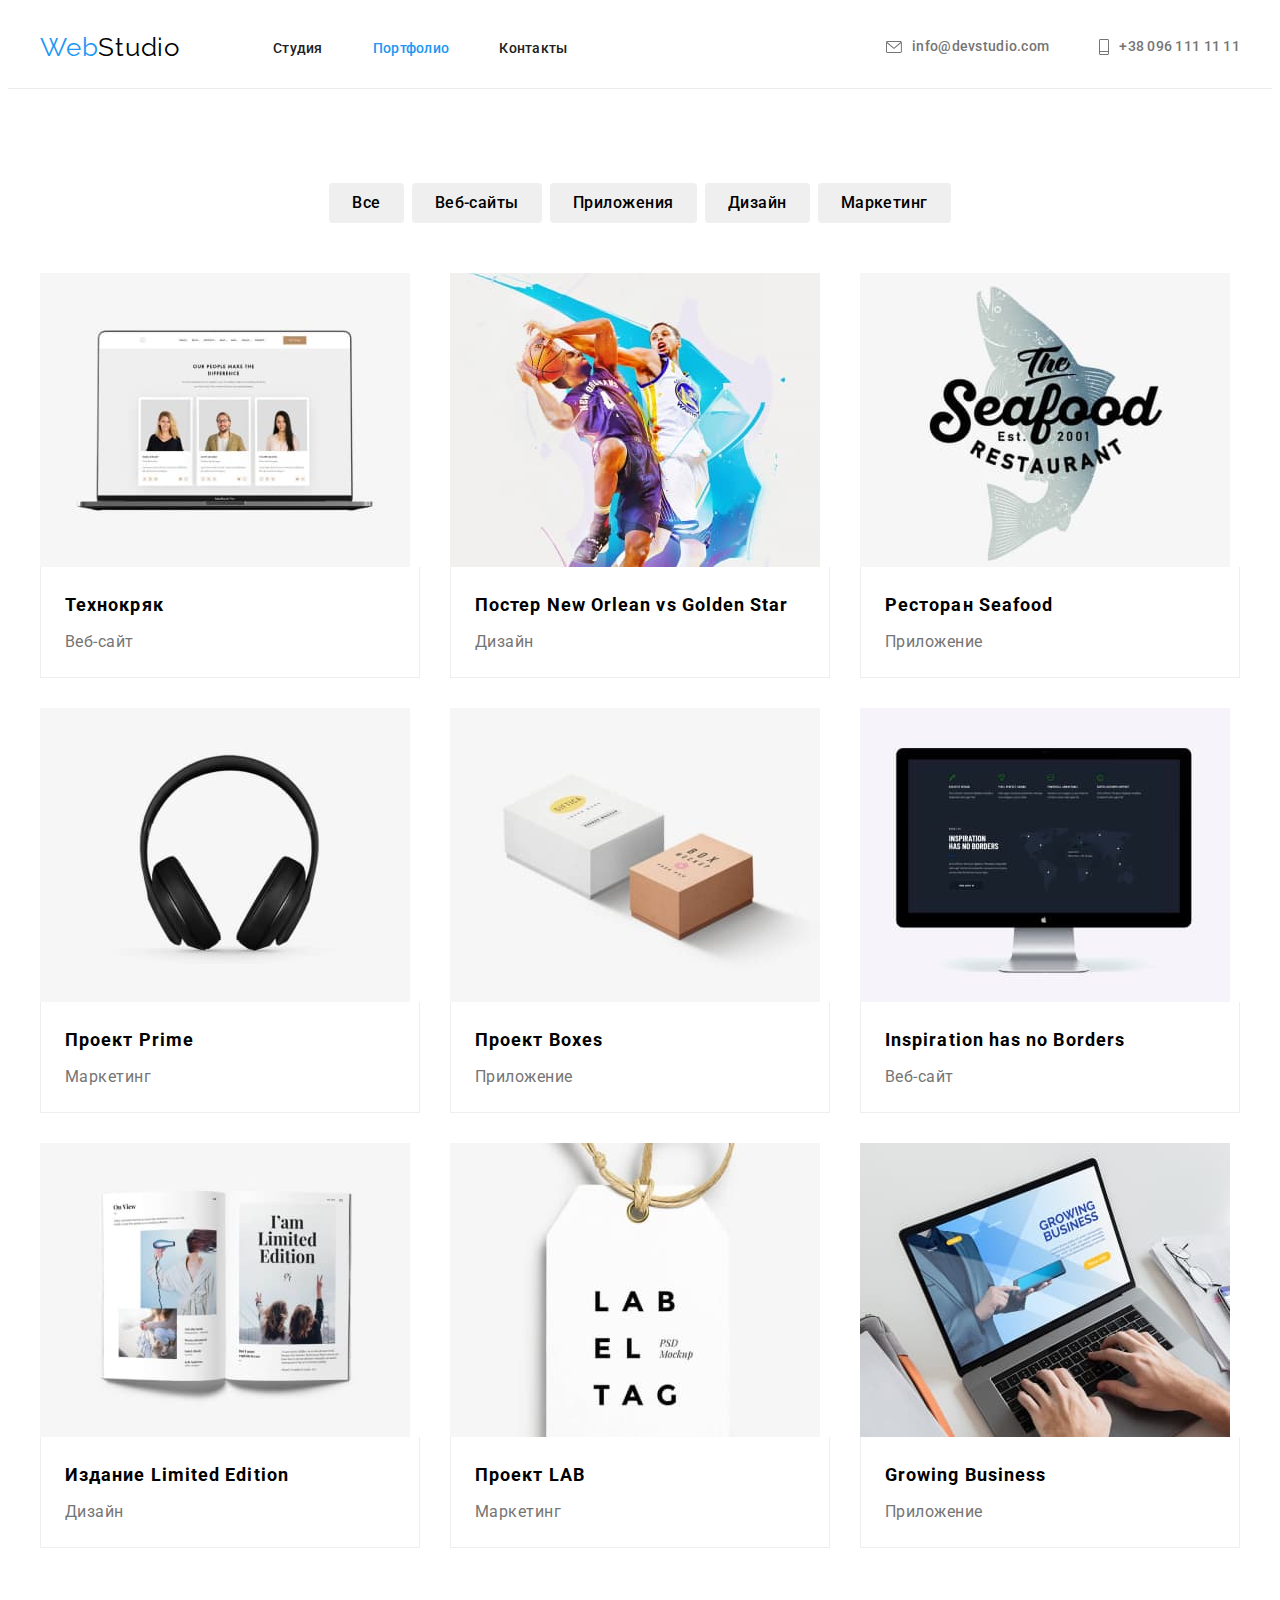
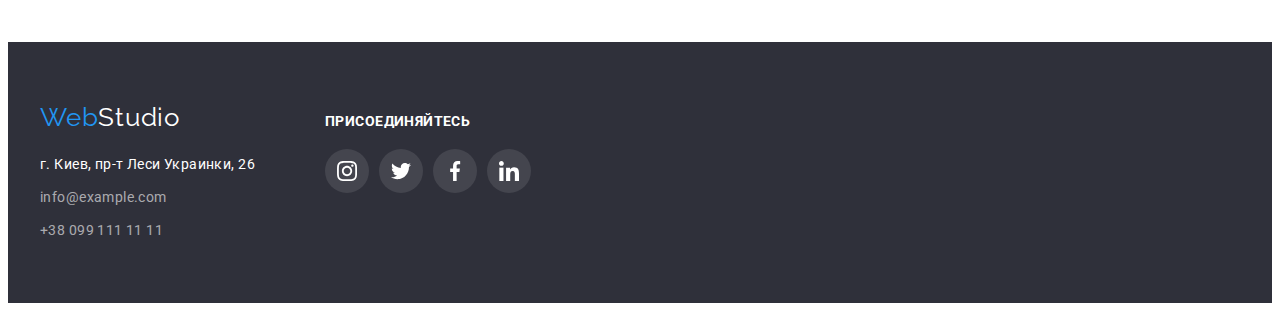
==== portfolio.html @ 14467473 "Добавляет все из прошлой работы" ====
<!DOCTYPE html>
<html lang="ru">

<head>
    <meta charset="UTF-8">
    <meta http-equiv="X-UA-Compatible" content="IE=edge">
    <meta name="viewport" content="width=device-width, initial-scale=1.0">
    <title>Портфолио</title>
    <link rel="preconnect" href="https://fonts.googleapis.com">
    <link rel="preconnect" href="https://fonts.gstatic.com" crossorigin>
    <link href="https://fonts.googleapis.com/css2?family=Raleway:wght@700&family=Roboto:wght@400;500;700;900&display=swap"
    rel="stylesheet">
    <link rel="stylesheet" href="https://cdnjs.cloudflare.com/ajax/libs/modern-normalize/1.1.0/modern-normalize.min.css"
        integrity="sha512-wpPYUAdjBVSE4KJnH1VR1HeZfpl1ub8YT/NKx4PuQ5NmX2tKuGu6U/JRp5y+Y8XG2tV+wKQpNHVUX03MfMFn9Q=="
        crossorigin="anonymous" referrerpolicy="no-referrer" />
    <link rel="stylesheet" href="./css/styles.css">
</head>
<body class="body">
    <!-- HEADER -->
<header class="page-header">
    <div class="container page-header-container">
    <nav class="navigation">
        <a class="logo link logo-header" href="/" lang="en">
                Web<span class="logo-dark">Studio</span></a>
        <ul class="menu">
            <li class="menu-item">
                <a class="menu-link link" href="">Студия</a>
            </li>
            <li class="menu-item">
                <a class="menu-link link current" href="">Портфолио</a>
            </li>
            <li class="menu-item">
                <a class="menu-link link" href="">Контакты</a>
            </li>
        </ul>
    </nav>
        <ul class="page-header-contacts list">
            <li>
                <a class="page-header-mail link" href="mailto:info@devstudio.com">
                    <svg class="header-contacts-icon" width="16px" height="12px">
                    <use href="./images/sprite.svg#icon-envelope"></use>
                    </svg>
                info@devstudio.com
                </a>
            </li>
            <li class="header-tel">
                <a class="page-header-tel link" href="tel:+380961111111">
                    <svg class="header-contacts-icon" width="10px" height="16px">
                    <use href="./images/sprite.svg#icon-smartphone"></use>
                    </svg>   
                +38 096 111 11 11
                </a>
            </li>
        </ul>
    </div>
</header>
<main>
    <!-- PORTFOLIO -->
    <section class="section">
        <div class="container">
        <h1 class="Invisible-title visually-hidden">Портфолио</h1>
        <ul class="project-btn-list">
            <li class="project-list-item"> <button class="project-modal-btn" type="button">Все</button></li>
            <li class="project-list-item"> <button class="project-modal-btn" type="button">Веб-сайты</button></li>
            <li class="project-list-item"> <button class="project-modal-btn" type="button">Приложения</button></li>
            <li class="project-list-item"> <button class="project-modal-btn" type="button">Дизайн</button></li>
            <li class="project-list-item"> <button class="project-modal-btn" type="button">Маркетинг</button></li>
        </ul>
        <ul class="project-cards-list">
            <li class="cards-list-item">
            <a href="" class="project-cards-link link">
                <img class="project-img" src="./images/portfolio/technocrack-web.jpg" alt="Ноутбук с веб-сайтом" width="370" height="290" >
            <div class="project-cards-content-wrapper">
                <h2 class="project-title">Технокряк</h2>
                <p class="project-text">Веб-сайт</p>
            </div>
            </a>
            </li>
            <li class="cards-list-item">
            <a href="" class="project-cards-link link">
                <img class="project-img" src="./images/portfolio/poster-new-orlean.jpg" alt="Постер" width="370" height="290" >
            <div class="project-cards-content-wrapper">
                <h2 class="project-title">Постер <span lang="en">New Orlean vs Golden Star</span></h2>
                <p class="project-text">Дизайн</p>
            </div>
            </a>
            </li>
            <li class="cards-list-item">
                <a href="" class="project-cards-link link">
                <img class="project-img" src="./images/portfolio/seafood.jpg" alt="Название ресторана" width="370" height="290" >
            <div class="project-cards-content-wrapper">
                <h2 class="project-title">Ресторан <span lang="en">Seafood</span></h2>
                <p class="project-text">Приложение</p>
            </div>
            </a>
            </li>
            <li class="cards-list-item">
                <a href="" class="project-cards-link link">
                <img class="project-img" src="./images/portfolio/project-prime.jpg" alt="Наушники" width="370" height="290" >
            <div class="project-cards-content-wrapper">
                <h2 class="project-title">Проект <span lang="en">Prime</span></h2>
                <p class="project-text">Маркетинг</p>
            </div>
            </a>
            </li>
            <li class="cards-list-item">
                <a href="" class="project-cards-link link">
                <img class="project-img" src="./images/portfolio/project-boxes.jpg" alt="Две коробки" width="370" height="290" >
            <div class="project-cards-content-wrapper">
                <h2 class="project-title">Проект <span lang="en">Boxes</span></h2>
                <p class="project-text">Приложение</p>
            </div>
            </a>
            </li>
            <li class="cards-list-item">
                <a href="" class="project-cards-link link">
                <img class="project-img" src="./images/portfolio/inspiration-web.jpg" alt="Монитор" width="370" height="290" >
            <div class="project-cards-content-wrapper">
                <h2 class="project-title" lang="en">Inspiration has no Borders</h2>
                <p class="project-text">Веб-сайт</p>
            </div>
            </a>
            </li>
            <li class="cards-list-item">
                <a href="" class="project-cards-link link">
                <img class="project-img" src="./images/portfolio/limited-edition.jpg" alt="Открытая книга" width="370" height="290" >
            <div class="project-cards-content-wrapper">
                <h2 class="project-title">Издание <span lang="en">Limited Edition</span></h2>
                <p class="project-text">Дизайн</p>
            </div>
            </a>
            </li>
            <li class="cards-list-item">
                <a href="" class="project-cards-link link">
                <img class="project-img" src="./images/portfolio/project-lab.jpg" alt="Бирка" width="370" height="290" >
            <div class="project-cards-content-wrapper">
                <h2 class="project-title">Проект <span lang="en">LAB</span></h2>
                <p class="project-text">Маркетинг</p>
            </div>
            </a>
            </li>
            <li class="cards-list-item">
                <a href="" class="project-cards-link link">
                <img class="project-img" src="./images/portfolio/growing-bisness-app.jpg" alt="Печатает на ноутбуке" width="370" height="290" >
            <div class="project-cards-content-wrapper">
                <h2 class="project-title" lang="en">Growing Business</h2>
                <p class="project-text">Приложение</p>
            </div>
            </a>
            </li>
        </ul>
    </div>
</section>
</main>
    <!-- FOOTER -->
<footer class="footer">
    <div class="container footer-container">
        <div class="left-side">
        <a class="logo link footer-logo " href="/" lang="en">Web<span class="logo-light">Studio</span></a>
            <!-- CONTACT INFORMATION -->
<address class="contact-info">
        <ul class="contact-list">
            <li class="contact-list-item"> 
                <a class="contact-list-link link map" href="https://goo.gl/maps/mqFkWckFCeggj8cy6" target="_blank" rel="noopener noreferrer">г. Киев,
                        пр-т
                        Леси Украинки, 26</a>
            </li>
            <li class="contact-list-item">
                <a  class="contact-list-link link connection" href="mailto:info@example.com">info@example.com</a>
            </li>
            <li class="contact-list-item">
                <a  class="contact-list-link link connection" href="tel:+380991111111">+38 099 111 11 11</a>
            </li>
        </ul>
</address>
        </div>
        <div class="right-side">
            <h2 class="footer-title">присоединяйтесь</h2>
        <ul class="footer-social-list">
            <li class="footer-social-list-item">
                <a href="" class="footer-social-list-link">
                <svg class="footer-social-list-icon" width="20px" height="20px">
                <use href="./images/sprite.svg#icon-instagram"></use>
                </svg>
                </a>
            </li>
            <li class="footer-social-list-item">
                <a href="" class="footer-social-list-link">
                <svg class="footer-social-list-icon" width="20px" height="20px">
                <use href="./images/sprite.svg#icon-twitter"></use>
                </svg>
                </a>
            </li>
            <li class="footer-social-list-item">
                <a href="" class="footer-social-list-link">
                <svg class="footer-social-list-icon" width="20px" height="20px">
                <use href="./images/sprite.svg#icon-facebook"></use>
                </svg>
                </a>
            </li>
            <li class="footer-social-list-item">
                <a href="" class="footer-social-list-link">
                <svg class="footer-social-list-icon" width="20px" height="20px">
                <use href="./images/sprite.svg#icon-linkedin"></use>
                </svg>
                </a>
            </li>
        </ul>
        </div>
</div>
</footer>
</body>

</html>
---- css/styles.css ----
:root{
    --primary-font-family:'Roboto', sans-serif;
    --secondary-font-family:'Raleway', sans-serif;
    --accent-color: #2196F3;
    --primary-text-color: #212121;
    --secondary-text-color: #757575;
    --background-modal-btn-color: #188CE8;
    --background-dark-color: #2F303A;
    --auxiliary-light-text-color: #FFFFFF;
    --auxiliary-dark-text-color: #000000;
    --social-icon-color:#AFB1B8;
}

/*======= COMPONENTS======= */
h1,h2,h3,p{
    margin-top: 0;
    margin-bottom: 0;
}

ul,ol{
    margin-top: 0;
    margin-bottom: 0;
    padding-left: 0;
    list-style: none;
}

img{
    display: block;
    max-width: 100%;
    height: auto;
}

.link{
    text-decoration: none;
}

.body{
    font-family: var(--primary-font-family);
    color:var(--primary-text-color);
}

.container{
    width: 1200px;
    margin-left: auto;
    margin-right: auto;
    padding-right: 15px;
    padding-left: 15px;
}

.section{
    padding-top: 94px;
    padding-bottom: 94px;
}

.section-title{
    font-weight: 500;
    margin-bottom: 10px;
}

.visually-hidden {
    position: absolute;
    width: 1px;
    height: 1px;
    margin: -1px;
    border: 0;
    padding: 0;
    white-space: nowrap;
    clip-path: inset(100%);
    clip: rect(0 0 0 0);
    overflow: hidden;
    }

/*======= /COMPONENTS======= */

/* =======HEADER======== */
.page-header{
    padding-top: 24px;
    padding-bottom: 25px;
    border-bottom: 1px solid #ECECEC;
}

.page-header-container{
    display: flex;
    align-items: center;
    justify-content: space-between;
}

.navigation{
    display: flex;
    align-items: center;
}

.menu{
    display: flex;
    }

.menu-item:not(:last-child){
    margin-right: 50px;
}

.header-tel{
    margin-left: 50px;
}

.logo{
    font-family:var(--secondary-font-family);
    font-size: 26px;
    line-height: 1.19;
    letter-spacing: 0.03em;
    color: var(--accent-color);
}
.logo-dark{
    color: var(--auxiliary-dark-text-color);
}

.logo-header{
    margin-right: 93px;
}
.menu-link{
    font-weight: 500;
    font-size: 14px;
    line-height: 1.14;
    letter-spacing: 0.02em;
    color: var(--primary-text-color);
}

.menu-link:hover,
.menu-link:focus{
    color: var(--accent-color);
}

.menu-link.current{
    color: var(--accent-color);
}

.page-header-contacts{
    display: flex;
    align-items: center;

    font-size: 14px;
    line-height: 1.14;
    letter-spacing: 0.02em;
    color: var(--secondary-text-color);
}

.page-header-mail:hover,
.page-header-mail:focus{
    color: var(--accent-color);
}

.page-header-tel:hover,
.page-header-tel:focus{
    color: var(--accent-color);
}
.page-header-mail,
.page-header-tel{
    font-weight: 500;

    color:var(--secondary-text-color);
    display:flex;
    align-items: center;

}

.header-contacts-icon{
    flex-shrink: 0;
    margin-right: 10px;
    fill:var(--secondary-text-color);
}

.page-header-mail:hover .header-contacts-icon,
.page-header-mail:focus .header-contacts-icon{
    fill: var(--accent-color);
}

.page-header-tel:hover .header-contacts-icon,
.page-header-tel:focus .header-contacts-icon{
    fill:var(--accent-color);
}
/* =======/HEADER======== */

/* ========HERO======== */
.hero{
    background-color:#C4C4C4;
    text-align: center;
    padding-top: 200px;
    padding-bottom: 200px;
    margin-left: auto;
    margin-right: auto;

    background-image: linear-gradient(rgba(47, 48, 58, 0.4), rgba(47, 48, 58, 0.4)),url(../images/hero/bg.jpg);
    background-size: cover;
    background-position:center;
    background-repeat: no-repeat;
    max-width: 1600px;
}

.hero-title{
    width: 696px;
    margin-left: auto;
    margin-right: auto;
    margin-bottom: 30px;

    font-size: 44px;
    line-height: 1.36;
    letter-spacing: 0.06em;
    text-transform: uppercase;
    color: var(--auxiliary-light-text-color);
}

.modal-btn{
    min-width: 200px;
    border: solid 1px transparent;
    border-radius: 4px;
    box-shadow: 0px 4px 4px rgba(0, 0, 0, 0.15);
    padding: 10px 32px;

    font-family: inherit;
    font-size: 16px;
    line-height: 1.88;
    letter-spacing: 0.06em;
    cursor: pointer;
    color: var(--auxiliary-light-text-color);
    background-color:var(--accent-color);
}

.modal-btn:hover,
.modal-btn:focus{
    color: var(--auxiliary-light-text-color);
    background-color: var(--background-modal-btn-color);
}
/* ========/HERO======== */

/* =======FEATURES======= */
.features-icon-container{
    display: flex;
    justify-content: center;
    align-items: center;
    width: 270px;
    height: 120px;
    margin-bottom: 30px;

    background: #F5F4FA;
    border-radius: 4px;
}

.features-icon{
    width: 70px;
    height: 70px;
}

.features-list-item-title{
    font-family: var(--primary-font-family);
    font-weight: 700;
    font-size: 14px;
    line-height: 1.14;
    letter-spacing: 0.03em;
    text-transform: uppercase;
}

.features-list-text{
    font-size: 14px;
    line-height: 1.71;
    letter-spacing: 0.03em;
    color: var(--secondary-text-color);
}

.features-list{
    display: flex;
    flex-wrap: wrap;
    margin: -15px;
}

.features-list-item{
    margin: 15px;
}

.features-list-item{
    flex-basis: calc((100% - 120px) / 4);
}

/* .features-list-item:not(:last-child){ */
    /* margin-right: 30px; */

/* =======/FEATURES======= */

/* ========ABOUT======== */
.about{
    padding-top: 0;
}

.about-list{
    display: flex;
    flex-direction: row;
}

.about-list-item{
    flex: basis calc((100% - 60px) / 3);
}

.about-list-item:not(:last-child){
    margin-right: 30px;
}

.title{
    text-align: center;
    margin-bottom: 50px;

    font-size: 36px;
    line-height: 1.17;
    letter-spacing: 0.03em;
     }
/* ========/ABOUT======== */

/*========OUR TEAM========*/
.employees-section{
    background: #F5F4FA;
}

.employees-list{
    display: flex;
    flex-wrap: wrap;
}

.employees-card{
    box-shadow: 0px 1px 3px rgba(0, 0, 0, 0.12), 0px 1px 1px rgba(0, 0, 0, 0.14), 0px 2px 1px rgba(0, 0, 0, 0.2);
    border-radius: 0px 0px 4px 4px;
}

.employees-card{
    flex-basis: calc((100% - 90px) / 4);
}

.employees-card:not(:last-child){
    margin-right: 30px;
}

/* ЕСЛИ ДОБАВЯТСЯ ЕЩЕ РАБОТНИКИ
.employees-card:not(:nth-child(4n)){
    margin-right: 30px;}
 
.employees-card:not(:nth-last-child(- n + 4)){
    margin-bottom: 30px ;
 } */

.employees-name{
    font-size: 16px;
    line-height: 1.19;
    letter-spacing: 0.03em;
    }

.employees-position{
    margin-bottom: 16px;

    font-family: var(--primary-font-family);
    font-weight: 400;
    font-size: 16px;
    line-height: 1.19;
    letter-spacing: 0.03em;
    color: var(--secondary-text-color);
}
.employees-card{
    background-color: var(--auxiliary-light-text-color);
}

.employees-cards-content-wrapper{
    text-align: center;
    padding-top: 30px;
    padding-bottom: 30px;;
}

.social-list{
    display: flex;
    justify-content: center;
}

.social-list-item:not(:last-child){
    margin-right: 10px;
}

.social-list-link{
    display: flex;
    justify-content: center;
    align-items: center;
    width: 44px;
    height: 44px;
    border-radius: 50%;
    background-color: var(--auxiliary-light-text-color);
}

.social-list-link:hover,
.social-list-link:focus{
    background-color:var(--accent-color);
}

.social-list-icon{
    fill:var(--social-icon-color);
}

.social-list-link:hover .social-list-icon,
.social-list-link:focus .social-list-icon {
    fill: var(--auxiliary-light-text-color);
}

/*========/OUR TEAM========*/

/* =======PERMANENT CLIENTS=======*/
.client-list{
    display: flex;
    justify-content: center;
}

.client-list-item{
    width: 170px;
    height:92px;
}

.client-list-link{
    display:flex;
    justify-content: center;
    align-items: center;

    width:100%;
    height: 100%;
    border: solid 1px var(--social-icon-color);
    border-radius: 5px;
    color: var(--social-icon-color);
}

.client-list-item:not(:last-child){
    margin-right: 30px;
}
   
.client-list-icon{
    fill:currentColor;
}

.client-list-link:hover,
.client-list-link:focus{
    border-color: var(--accent-color);
    color: var(--accent-color);
}

/* =======/PERMANENT CLIENTS=======*/

    /* =======FOOTER======= */
.footer-container{
    display: flex;
    align-items: baseline;
}

.footer{
    padding-top: 60px;
    padding-bottom: 60px;
    background-color: var(--background-dark-color);
}

.logo-light {
    color: var(--auxiliary-light-text-color);
}

.footer-logo{
    display: inline-block;
    margin-bottom: 20px;
}

.left-side {
    margin-right: 70px;
}

.contact-list{
    font-style: normal;
    font-size: 14px;
    line-height: 1.71;
    letter-spacing: 0.03em;
}
.contact-list-link:hover,
.contact-list-link:focus{
    color: var(--accent-color);
}
.map{
    color: var(--auxiliary-light-text-color);
}
.connection{
    color: rgba(255, 255,255, 0.6);
}

.contact-list-item:not(:last-child){
    margin-bottom: 9px;
}

.footer-title{
    font-size: 14px;
    line-height: 16px;
    letter-spacing: 0.03em;
    text-transform: uppercase;
    margin-bottom: 20px;
    
    color: #FFFFFF;
}

.footer-social-list{
    display: flex;
    justify-content: center;
}

.footer-social-list-item:not(:last-child){
    margin-right: 10px;
}

.footer-social-list-link{
    display: flex;
    justify-content: center;
    align-items: center;
    width: 44px;
    height: 44px;
    border-radius: 50%;
    background-color: rgba(255, 255, 255, 0.1);
}

.footer-social-list-link:hover,
.footer-social-list-link:focus{
    background-color:var(--accent-color);
}

.footer-social-list-icon{
    fill:var(--auxiliary-light-text-color)
}
/* =======/FOOTER======= */

/* =========PORTFOLIO========*/
.project-btn-list{
    display: flex;
    justify-content: center;
    margin-bottom: 50px;
}

.project-list-item:not(:last-child){
    margin-right: 8px;
}

.project-modal-btn{
    border: solid 1px transparent;
    border-radius: 4px;
    padding: 6px 22px;

    font-family: inherit;
    font-size: 16px;
    font-weight: 500;
    line-height: 1.62;
    letter-spacing: 0.03em;
    cursor: pointer;
    color: var(--auxiliary-dark-text-color);
    }

.project-modal-btn:hover,
.project-modal-btn:focus{
    color: var(--auxiliary-light-text-color); 
    background-color: var(--accent-color);
    box-shadow: 0px 3px 1px rgba(0, 0, 0, 0.1), 0px 1px 2px rgba(0, 0, 0, 0.08), 0px 2px 2px rgba(0, 0, 0, 0.12);
    border-radius: 4px;
}

.project-cards-list{
    display: flex;
    flex-wrap: wrap;
}

.cards-list-item{
    flex-basis: calc((100% - 60px) / 3);
}

.cards-list-item:not(:nth-child(3n)){
    margin-right: 30px;
}

.cards-list-item:not(:nth-last-child(-n + 3)){
    margin-bottom: 30px;
}

.project-cards-content-wrapper{
    padding: 20px 24px;
    border: 1px solid #EEEEEE;
    border-top: none;

    background-color: var(--auxiliary-light-text-color);
}

.project-cards-link{
    display: block;
    background: var(--auxiliary-light-text-color);
}

.project-cards-link:hover,
.project-cards-link:focus{
    border: 1px solid #EEEEEE;
    box-shadow: 0px 1px 1px rgba(0, 0, 0, 0.12), 0px 4px 4px rgba(0, 0, 0, 0.06), 1px 4px 6px rgba(0, 0, 0, 0.16);
}

.project-title{
    margin-bottom: 4px;

    font-size: 18px;
    line-height: 36px;
    letter-spacing: 0.06em;
    color: var(--auxiliary-dark-text-color);
    }

.project-text{
    font-size: 16px;
    line-height: 30px;
    letter-spacing: 0.03em;
    color: var(--secondary-text-color)
}
/* =========/PORTFOLIO========*/
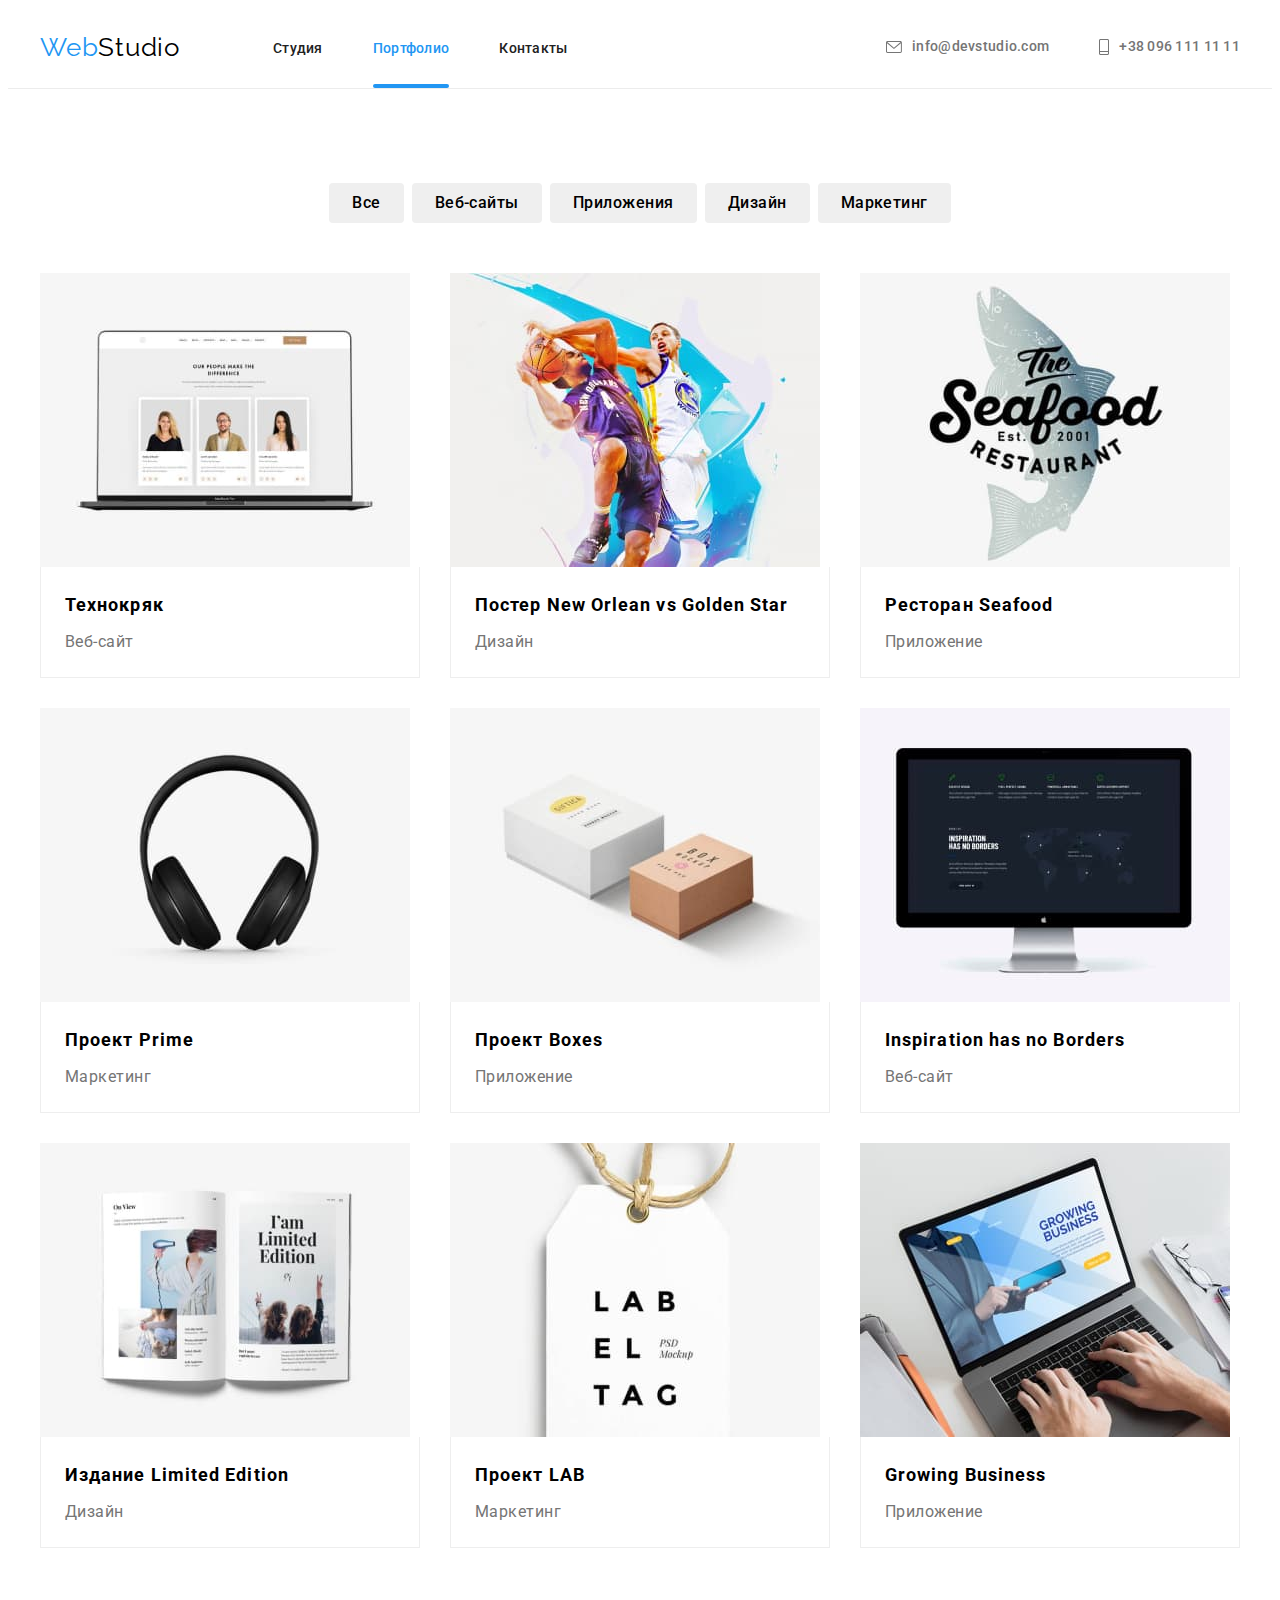
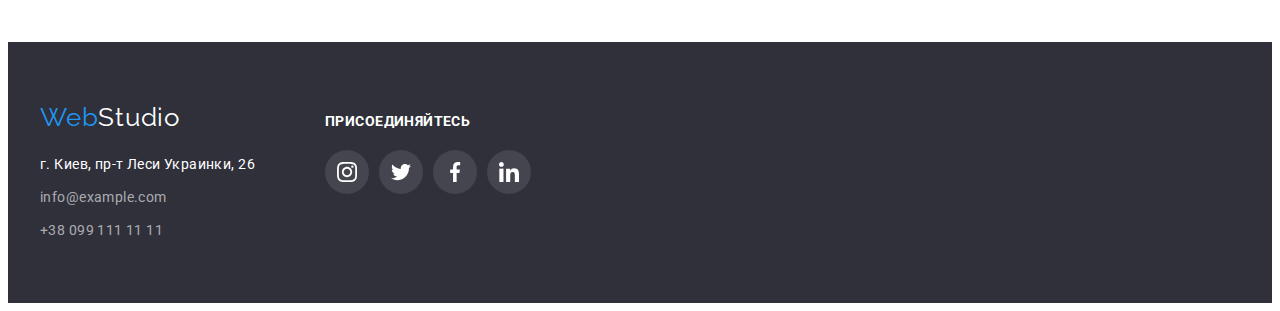
==== commit 621b9b5d: "Добавляет анимацию и скрипт для модалки" ====
--- a/portfolio.html
+++ b/portfolio.html
@@ -24,10 +24,10 @@
                 Web<span class="logo-dark">Studio</span></a>
         <ul class="menu">
             <li class="menu-item">
-                <a class="menu-link link" href="">Студия</a>
+                <a class="menu-link link" href="./index.html">Студия</a>
             </li>
             <li class="menu-item">
-                <a class="menu-link link current" href="">Портфолио</a>
+                <a class="menu-link link current" href="./portfolio.html">Портфолио</a>
             </li>
             <li class="menu-item">
                 <a class="menu-link link" href="">Контакты</a>
@@ -69,7 +69,11 @@
         <ul class="project-cards-list">
             <li class="cards-list-item">
             <a href="" class="project-cards-link link">
-                <img class="project-img" src="./images/portfolio/technocrack-web.jpg" alt="Ноутбук с веб-сайтом" width="370" height="290" >
+                <div class="project-img-wrapper">
+                    <img class="project-img" src="./images/portfolio/technocrack-web.jpg" alt="Ноутбук с веб-сайтом" width="370" height="290" >
+                    <p class="project-cards-list-overlay">Ресурс предлагает комплексные предложения с разным уровнем функционала и сервисов. Все это позволит посетителю получить
+                    исчерпывающие сведения о компании или частном лице.</p>
+                </div>
             <div class="project-cards-content-wrapper">
                 <h2 class="project-title">Технокряк</h2>
                 <p class="project-text">Веб-сайт</p>
@@ -78,7 +82,10 @@
             </li>
             <li class="cards-list-item">
             <a href="" class="project-cards-link link">
-                <img class="project-img" src="./images/portfolio/poster-new-orlean.jpg" alt="Постер" width="370" height="290" >
+                <div class="project-img-wrapper">
+                    <img class="project-img" src="./images/portfolio/poster-new-orlean.jpg" alt="Постер" width="370" height="290" >
+                    <p class="project-cards-list-overlay">Ресурс предлагает комплексные предложения с разным уровнем функционала и сервисов. Все это позволит посетителю получить исчерпывающие сведения о компании или частном лице.</p>
+                </div>
             <div class="project-cards-content-wrapper">
                 <h2 class="project-title">Постер <span lang="en">New Orlean vs Golden Star</span></h2>
                 <p class="project-text">Дизайн</p>
@@ -87,7 +94,10 @@
             </li>
             <li class="cards-list-item">
                 <a href="" class="project-cards-link link">
-                <img class="project-img" src="./images/portfolio/seafood.jpg" alt="Название ресторана" width="370" height="290" >
+                <div class="project-img-wrapper">
+                    <img class="project-img" src="./images/portfolio/seafood.jpg" alt="Название ресторана" width="370" height="290" >
+                    <p class="project-cards-list-overlay">Ресурс предлагает комплексные предложения с разным уровнем функционала и сервисов. Все это позволит посетителю получить исчерпывающие сведения о компании или частном лице.</p>
+                </div>
             <div class="project-cards-content-wrapper">
                 <h2 class="project-title">Ресторан <span lang="en">Seafood</span></h2>
                 <p class="project-text">Приложение</p>
@@ -96,7 +106,10 @@
             </li>
             <li class="cards-list-item">
                 <a href="" class="project-cards-link link">
-                <img class="project-img" src="./images/portfolio/project-prime.jpg" alt="Наушники" width="370" height="290" >
+                <div class="project-img-wrapper">
+                    <img class="project-img" src="./images/portfolio/project-prime.jpg" alt="Наушники" width="370" height="290" >
+                    <p class="project-cards-list-overlay">Ресурс предлагает комплексные предложения с разным уровнем функционала и сервисов. Все это позволит посетителю получить исчерпывающие сведения о компании или частном лице.</p>
+                </div>
             <div class="project-cards-content-wrapper">
                 <h2 class="project-title">Проект <span lang="en">Prime</span></h2>
                 <p class="project-text">Маркетинг</p>
@@ -105,7 +118,10 @@
             </li>
             <li class="cards-list-item">
                 <a href="" class="project-cards-link link">
-                <img class="project-img" src="./images/portfolio/project-boxes.jpg" alt="Две коробки" width="370" height="290" >
+                <div class="project-img-wrapper">
+                    <img class="project-img" src="./images/portfolio/project-boxes.jpg" alt="Две коробки" width="370" height="290" >
+                    <p class="project-cards-list-overlay">Ресурс предлагает комплексные предложения с разным уровнем функционала и сервисов. Все это позволит посетителю получить исчерпывающие сведения о компании или частном лице.</p>
+                </div>
             <div class="project-cards-content-wrapper">
                 <h2 class="project-title">Проект <span lang="en">Boxes</span></h2>
                 <p class="project-text">Приложение</p>
@@ -114,7 +130,10 @@
             </li>
             <li class="cards-list-item">
                 <a href="" class="project-cards-link link">
-                <img class="project-img" src="./images/portfolio/inspiration-web.jpg" alt="Монитор" width="370" height="290" >
+                <div class="project-img-wrapper">
+                    <img class="project-img" src="./images/portfolio/inspiration-web.jpg" alt="Монитор" width="370" height="290" >
+                    <p class="project-cards-list-overlay">Ресурс предлагает комплексные предложения с разным уровнем функционала и сервисов. Все это позволит посетителю получить исчерпывающие сведения о компании или частном лице.</p>
+                </div>
             <div class="project-cards-content-wrapper">
                 <h2 class="project-title" lang="en">Inspiration has no Borders</h2>
                 <p class="project-text">Веб-сайт</p>
@@ -123,7 +142,10 @@
             </li>
             <li class="cards-list-item">
                 <a href="" class="project-cards-link link">
-                <img class="project-img" src="./images/portfolio/limited-edition.jpg" alt="Открытая книга" width="370" height="290" >
+                <div class="project-img-wrapper">
+                    <img class="project-img" src="./images/portfolio/limited-edition.jpg" alt="Открытая книга" width="370" height="290" >
+                    <p class="project-cards-list-overlay">Ресурс предлагает комплексные предложения с разным уровнем функционала и сервисов. Все это позволит посетителю получить исчерпывающие сведения о компании или частном лице.</p>
+                </div>
             <div class="project-cards-content-wrapper">
                 <h2 class="project-title">Издание <span lang="en">Limited Edition</span></h2>
                 <p class="project-text">Дизайн</p>
@@ -132,7 +154,10 @@
             </li>
             <li class="cards-list-item">
                 <a href="" class="project-cards-link link">
-                <img class="project-img" src="./images/portfolio/project-lab.jpg" alt="Бирка" width="370" height="290" >
+                <div class="project-img-wrapper">
+                    <img class="project-img" src="./images/portfolio/project-lab.jpg" alt="Бирка" width="370" height="290" >
+                    <p class="project-cards-list-overlay">Ресурс предлагает комплексные предложения с разным уровнем функционала и сервисов. Все это позволит посетителю получить исчерпывающие сведения о компании или частном лице.</p>
+                </div>
             <div class="project-cards-content-wrapper">
                 <h2 class="project-title">Проект <span lang="en">LAB</span></h2>
                 <p class="project-text">Маркетинг</p>
@@ -141,7 +166,10 @@
             </li>
             <li class="cards-list-item">
                 <a href="" class="project-cards-link link">
-                <img class="project-img" src="./images/portfolio/growing-bisness-app.jpg" alt="Печатает на ноутбуке" width="370" height="290" >
+                <div class="project-img-wrapper">
+                    <img class="project-img" src="./images/portfolio/growing-bisness-app.jpg" alt="Печатает на ноутбуке" width="370" height="290" >
+                    <p class="project-cards-list-overlay">Ресурс предлагает комплексные предложения с разным уровнем функционала и сервисов. Все это позволит посетителю получить исчерпывающие сведения о компании или частном лице.</p>
+                </div>
             <div class="project-cards-content-wrapper">
                 <h2 class="project-title" lang="en">Growing Business</h2>
                 <p class="project-text">Приложение</p>
--- a/css/styles.css
+++ b/css/styles.css
@@ -6,9 +6,10 @@
     --secondary-text-color: #757575;
     --background-modal-btn-color: #188CE8;
     --background-dark-color: #2F303A;
-    --auxiliary-light-text-color: #FFFFFF;
-    --auxiliary-dark-text-color: #000000;
+    --auxiliary-light-color: #FFFFFF;
+    --auxiliary-dark-color: #000000;
     --social-icon-color:#AFB1B8;
+    --cubic-bezier:cubic-bezier(0.4, 0, 0.2, 1);
 }
 
 /*======= COMPONENTS======= */
@@ -59,6 +60,7 @@
 
 .visually-hidden {
     position: absolute;
+
     width: 1px;
     height: 1px;
     margin: -1px;
@@ -76,6 +78,7 @@
 .page-header{
     padding-top: 24px;
     padding-bottom: 25px;
+
     border-bottom: 1px solid #ECECEC;
 }
 
@@ -110,18 +113,25 @@
     color: var(--accent-color);
 }
 .logo-dark{
-    color: var(--auxiliary-dark-text-color);
+    color: var(--auxiliary-dark-color);
 }
 
 .logo-header{
     margin-right: 93px;
 }
+
 .menu-link{
+    padding-top: 32px;
+    padding-bottom: 32px;
+
     font-weight: 500;
     font-size: 14px;
     line-height: 1.14;
     letter-spacing: 0.02em;
+
     color: var(--primary-text-color);
+
+    transition: color 250ms var(--cubic-bezier);
 }
 
 .menu-link:hover,
@@ -133,6 +143,27 @@
     color: var(--accent-color);
 }
 
+.current{
+    position: relative;
+
+    color: var(--accent-color);
+
+}
+
+.current::after{
+    position: absolute;
+
+    display: block;
+    width: 100%;
+    height: 4px;
+    left: 0;
+    bottom: 0;
+
+    background-color:var(--accent-color);
+    border-radius: 2px;
+    content:"";
+}
+
 .page-header-contacts{
     display: flex;
     align-items: center;
@@ -140,7 +171,20 @@
     font-size: 14px;
     line-height: 1.14;
     letter-spacing: 0.02em;
+
     color: var(--secondary-text-color);
+}
+
+.page-header-mail,
+.page-header-tel{ 
+    transition: color 250ms var(--cubic-bezier);
+
+    display:flex;
+    align-items: center;
+
+    font-weight: 500;
+
+    color:var(--secondary-text-color);
 }
 
 .page-header-mail:hover,
@@ -152,20 +196,14 @@
 .page-header-tel:focus{
     color: var(--accent-color);
 }
-.page-header-mail,
-.page-header-tel{
-    font-weight: 500;
-
-    color:var(--secondary-text-color);
-    display:flex;
-    align-items: center;
-
-}
 
 .header-contacts-icon{
     flex-shrink: 0;
+
     margin-right: 10px;
     fill:var(--secondary-text-color);
+
+    transition: fill 250ms var(--cubic-bezier);
 }
 
 .page-header-mail:hover .header-contacts-icon,
@@ -181,13 +219,13 @@
 
 /* ========HERO======== */
 .hero{
-    background-color:#C4C4C4;
-    text-align: center;
     padding-top: 200px;
     padding-bottom: 200px;
     margin-left: auto;
     margin-right: auto;
 
+    text-align: center;
+    background-color:#C4C4C4;
     background-image: linear-gradient(rgba(47, 48, 58, 0.4), rgba(47, 48, 58, 0.4)),url(../images/hero/bg.jpg);
     background-size: cover;
     background-position:center;
@@ -205,7 +243,7 @@
     line-height: 1.36;
     letter-spacing: 0.06em;
     text-transform: uppercase;
-    color: var(--auxiliary-light-text-color);
+    color: var(--auxiliary-light-color);
 }
 
 .modal-btn{
@@ -220,13 +258,15 @@
     line-height: 1.88;
     letter-spacing: 0.06em;
     cursor: pointer;
-    color: var(--auxiliary-light-text-color);
+    color: var(--auxiliary-light-color);
     background-color:var(--accent-color);
+
+    transition: color 250ms var(--cubic-bezier), background-color 250ms var(--cubic-bezier);
 }
 
 .modal-btn:hover,
 .modal-btn:focus{
-    color: var(--auxiliary-light-text-color);
+    color: var(--auxiliary-light-color);
     background-color: var(--background-modal-btn-color);
 }
 /* ========/HERO======== */
@@ -236,6 +276,7 @@
     display: flex;
     justify-content: center;
     align-items: center;
+
     width: 270px;
     height: 120px;
     margin-bottom: 30px;
@@ -302,10 +343,36 @@
     margin-right: 30px;
 }
 
+.about-list-img-wrapper{
+    position: relative;
+
+}
+
+.about-list-img-title{
+    position: absolute;
+
+    bottom: 0;
+    left: 0;
+    width: 100%;
+    height: 70px;
+
+    text-align: center;
+    font-family:var(--primary-text-color);
+    font-weight: 700;
+    font-size: 14px;
+    line-height: 1.14;
+    letter-spacing: 0.03em;
+    text-transform: uppercase;
+    padding: 27px 82px;
+    overflow: auto;
+    
+    color: var(--auxiliary-light-color);
+    background-color: rgba(47, 48, 58, 0.8);
+}
+
 .title{
     text-align: center;
     margin-bottom: 50px;
-
     font-size: 36px;
     line-height: 1.17;
     letter-spacing: 0.03em;
@@ -359,14 +426,15 @@
     letter-spacing: 0.03em;
     color: var(--secondary-text-color);
 }
+
 .employees-card{
-    background-color: var(--auxiliary-light-text-color);
-}
-
-.employees-cards-content-wrapper{
+    background-color: var(--auxiliary-light-color);
+}
+
+.employees-cards-content-wrapper {
     text-align: center;
     padding-top: 30px;
-    padding-bottom: 30px;;
+    padding-bottom: 30px;
 }
 
 .social-list{
@@ -382,10 +450,13 @@
     display: flex;
     justify-content: center;
     align-items: center;
+
     width: 44px;
     height: 44px;
     border-radius: 50%;
-    background-color: var(--auxiliary-light-text-color);
+    background-color: var(--auxiliary-light-color);
+
+    transition: background-color 250ms var(--cubic-bezier);
 }
 
 .social-list-link:hover,
@@ -395,11 +466,13 @@
 
 .social-list-icon{
     fill:var(--social-icon-color);
+
+    transition: fill 250ms var(--cubic-bezier);
 }
 
 .social-list-link:hover .social-list-icon,
 .social-list-link:focus .social-list-icon {
-    fill: var(--auxiliary-light-text-color);
+    fill: var(--auxiliary-light-color);
 }
 
 /*========/OUR TEAM========*/
@@ -425,6 +498,8 @@
     border: solid 1px var(--social-icon-color);
     border-radius: 5px;
     color: var(--social-icon-color);
+
+    transition: border-color 250ms var(--cubic-bezier), color 250ms var(--cubic-bezier);
 }
 
 .client-list-item:not(:last-child){
@@ -452,11 +527,12 @@
 .footer{
     padding-top: 60px;
     padding-bottom: 60px;
+
     background-color: var(--background-dark-color);
 }
 
 .logo-light {
-    color: var(--auxiliary-light-text-color);
+    color: var(--auxiliary-light-color);
 }
 
 .footer-logo{
@@ -474,13 +550,20 @@
     line-height: 1.71;
     letter-spacing: 0.03em;
 }
+
+.contact-list-link{
+    transition: color 250ms var(--cubic-bezier);
+}
+
 .contact-list-link:hover,
 .contact-list-link:focus{
     color: var(--accent-color);
 }
+
 .map{
-    color: var(--auxiliary-light-text-color);
-}
+    color: var(--auxiliary-light-color);
+}
+
 .connection{
     color: rgba(255, 255,255, 0.6);
 }
@@ -491,12 +574,12 @@
 
 .footer-title{
     font-size: 14px;
-    line-height: 16px;
+    line-height: 1.14;
     letter-spacing: 0.03em;
     text-transform: uppercase;
     margin-bottom: 20px;
     
-    color: #FFFFFF;
+    color: var(--auxiliary-light-color);
 }
 
 .footer-social-list{
@@ -512,10 +595,13 @@
     display: flex;
     justify-content: center;
     align-items: center;
+
     width: 44px;
     height: 44px;
     border-radius: 50%;
     background-color: rgba(255, 255, 255, 0.1);
+
+    transition: background-color 250ms var(--cubic-bezier);
 }
 
 .footer-social-list-link:hover,
@@ -524,7 +610,7 @@
 }
 
 .footer-social-list-icon{
-    fill:var(--auxiliary-light-text-color)
+    fill:var(--auxiliary-light-color);
 }
 /* =======/FOOTER======= */
 
@@ -532,6 +618,7 @@
 .project-btn-list{
     display: flex;
     justify-content: center;
+
     margin-bottom: 50px;
 }
 
@@ -550,12 +637,14 @@
     line-height: 1.62;
     letter-spacing: 0.03em;
     cursor: pointer;
-    color: var(--auxiliary-dark-text-color);
+    color: var(--auxiliary-dark-color);
+
+    transition: color 250ms var(--cubic-bezier), background-color 250ms var(--cubic-bezier), box-shadow 250ms var(--cubic-bezier), border-radius 250ms var(--cubic-bezier);
     }
 
 .project-modal-btn:hover,
 .project-modal-btn:focus{
-    color: var(--auxiliary-light-text-color); 
+    color: var(--auxiliary-light-color); 
     background-color: var(--accent-color);
     box-shadow: 0px 3px 1px rgba(0, 0, 0, 0.1), 0px 1px 2px rgba(0, 0, 0, 0.08), 0px 2px 2px rgba(0, 0, 0, 0.12);
     border-radius: 4px;
@@ -583,12 +672,13 @@
     border: 1px solid #EEEEEE;
     border-top: none;
 
-    background-color: var(--auxiliary-light-text-color);
+    background-color: var(--auxiliary-light-color);
 }
 
 .project-cards-link{
     display: block;
-    background: var(--auxiliary-light-text-color);
+
+    background: var(--auxiliary-light-color);
 }
 
 .project-cards-link:hover,
@@ -601,9 +691,9 @@
     margin-bottom: 4px;
 
     font-size: 18px;
-    line-height: 36px;
+    line-height: 2;
     letter-spacing: 0.06em;
-    color: var(--auxiliary-dark-text-color);
+    color: var(--auxiliary-dark-color);
     }
 
 .project-text{
@@ -612,4 +702,87 @@
     letter-spacing: 0.03em;
     color: var(--secondary-text-color)
 }
-/* =========/PORTFOLIO========*/+
+.project-img-wrapper{
+    position: relative;
+    overflow: hidden;
+}
+
+.project-cards-list-overlay{
+    position: absolute;
+    top: 0;
+    left: 0;
+
+    width: 100%;
+    height: 100%;
+    padding: 63px 24px;
+
+    font-family: var(--primary-font-family);
+    font-weight: 400;
+    font-size: 18px;
+    line-height: 1.56;
+    letter-spacing: 0.03em;
+
+    color: var(--auxiliary-light-color);
+    background-color: rgba(33, 150, 243, 0.9);
+
+    transform: translateY(100%);
+    transition: transform 250ms var(--cubic-bezier);
+}
+
+.project-cards-link:hover .project-cards-list-overlay,
+.project-cards-link:focus .project-cards-list-overlay{
+    transform: translateY(0%);
+}
+/* =========/PORTFOLIO========*/
+
+/* =========BACKDROP========*/
+.backdrop{
+    position: fixed;
+    top: 0;
+    left: 0;
+    width: 100%;
+    height: 100%;
+
+    background-color: rgba(0, 0, 0, 0.2);
+
+    transition: opacity 250ms var(--cubic-bezier), visibility 250ms var(--cubic-bezier);
+}
+
+.backdrop.is-hidden{
+    opacity: 0;
+    visibility: hidden;
+    pointer-events: none;
+}
+
+.modal{
+    position: absolute;
+    top: 50%;
+    left: 50%;
+    transform: translate(-50%, -50%);
+
+    width: 528px;
+    height: 581px;
+
+    background-color: var(--auxiliary-light-color);
+}
+
+.modal-close-btn{
+    position: absolute;
+    top: 8px;
+    right: 8px;
+
+    display: flex;
+    justify-content: center;
+    align-items: center;
+
+    width: 30px;
+    height: 30px;
+    padding: 0;
+    border: 1px solid rgba(0, 0, 0, 0.1);
+    border-radius: 50%;
+
+    background-color: transparent;
+    cursor: pointer;
+}
+/* =========/BACKDROP========*/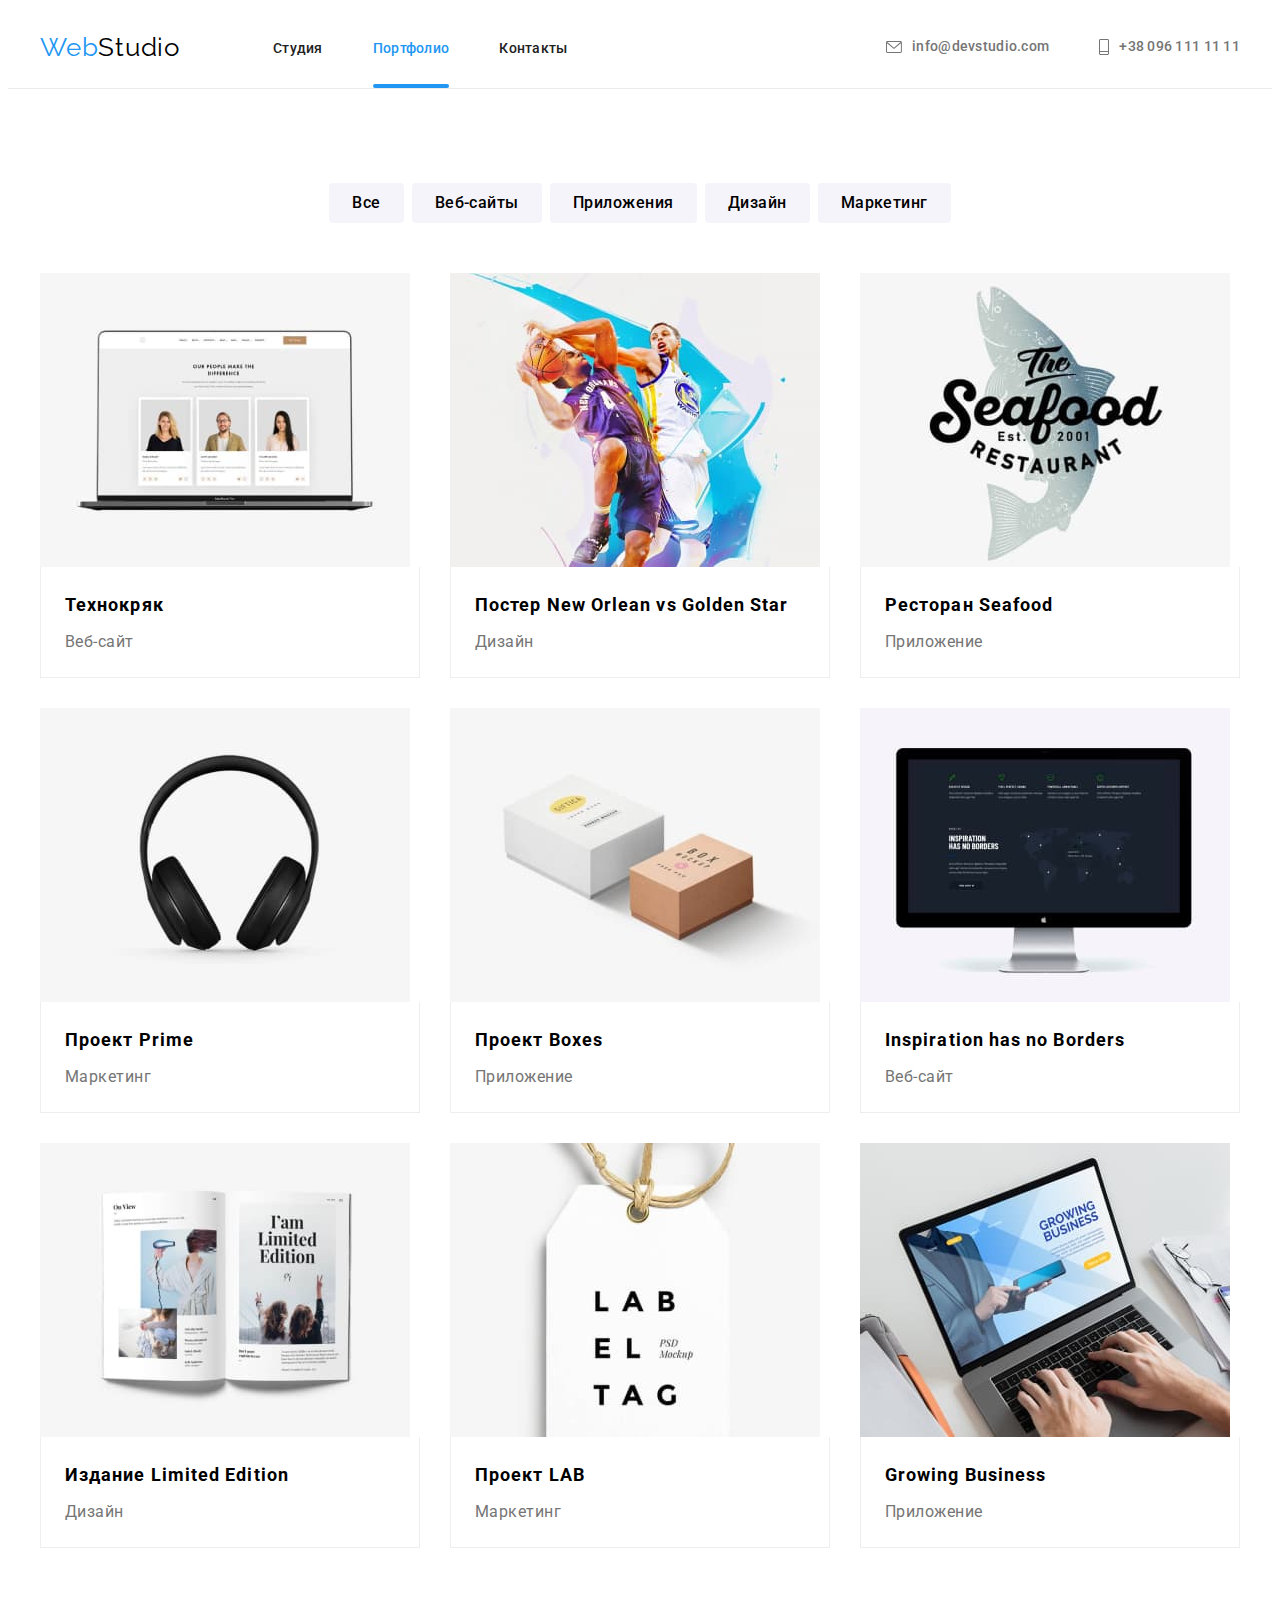
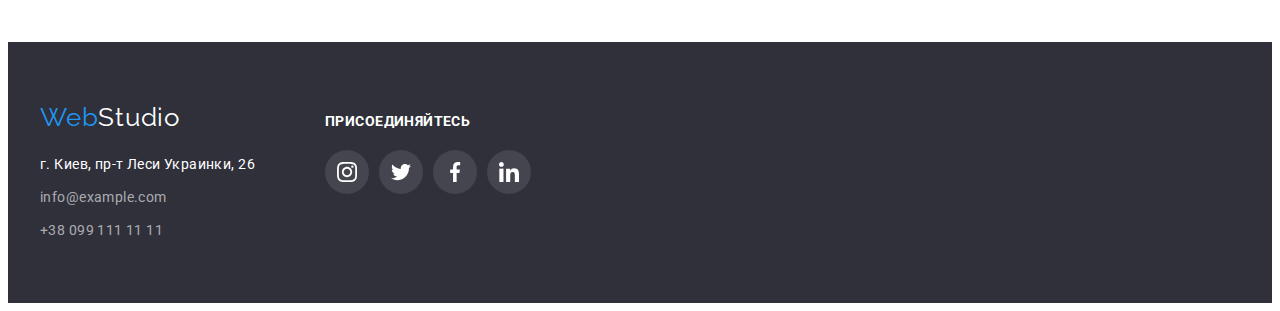
==== commit c676f541: "Добавляет транзишн на карточки" ====
--- a/portfolio.html
+++ b/portfolio.html
@@ -238,5 +238,4 @@
 </div>
 </footer>
 </body>
-
 </html>--- a/css/styles.css
+++ b/css/styles.css
@@ -254,6 +254,7 @@
     padding: 10px 32px;
 
     font-family: inherit;
+    font-weight: 700;
     font-size: 16px;
     line-height: 1.88;
     letter-spacing: 0.06em;
@@ -350,20 +351,21 @@
 
 .about-list-img-title{
     position: absolute;
+    display: flex;
+    justify-content: center;
+    align-items: center;
 
     bottom: 0;
     left: 0;
     width: 100%;
     height: 70px;
 
-    text-align: center;
     font-family:var(--primary-text-color);
     font-weight: 700;
     font-size: 14px;
     line-height: 1.14;
     letter-spacing: 0.03em;
     text-transform: uppercase;
-    padding: 27px 82px;
     overflow: auto;
     
     color: var(--auxiliary-light-color);
@@ -638,8 +640,9 @@
     letter-spacing: 0.03em;
     cursor: pointer;
     color: var(--auxiliary-dark-color);
-
-    transition: color 250ms var(--cubic-bezier), background-color 250ms var(--cubic-bezier), box-shadow 250ms var(--cubic-bezier), border-radius 250ms var(--cubic-bezier);
+    background-color:#F5F4FA;
+
+    transition: color 250ms var(--cubic-bezier), background-color 250ms var(--cubic-bezier), box-shadow 250ms var(--cubic-bezier);
     }
 
 .project-modal-btn:hover,
@@ -678,12 +681,12 @@
 .project-cards-link{
     display: block;
 
+    transition: transform 250ms var(--cubic-bezier), box-shadow 250ms var(--cubic-bezier);
     background: var(--auxiliary-light-color);
 }
 
 .project-cards-link:hover,
 .project-cards-link:focus{
-    border: 1px solid #EEEEEE;
     box-shadow: 0px 1px 1px rgba(0, 0, 0, 0.12), 0px 4px 4px rgba(0, 0, 0, 0.06), 1px 4px 6px rgba(0, 0, 0, 0.16);
 }
 
@@ -727,7 +730,6 @@
     background-color: rgba(33, 150, 243, 0.9);
 
     transform: translateY(100%);
-    transition: transform 250ms var(--cubic-bezier);
 }
 
 .project-cards-link:hover .project-cards-list-overlay,
